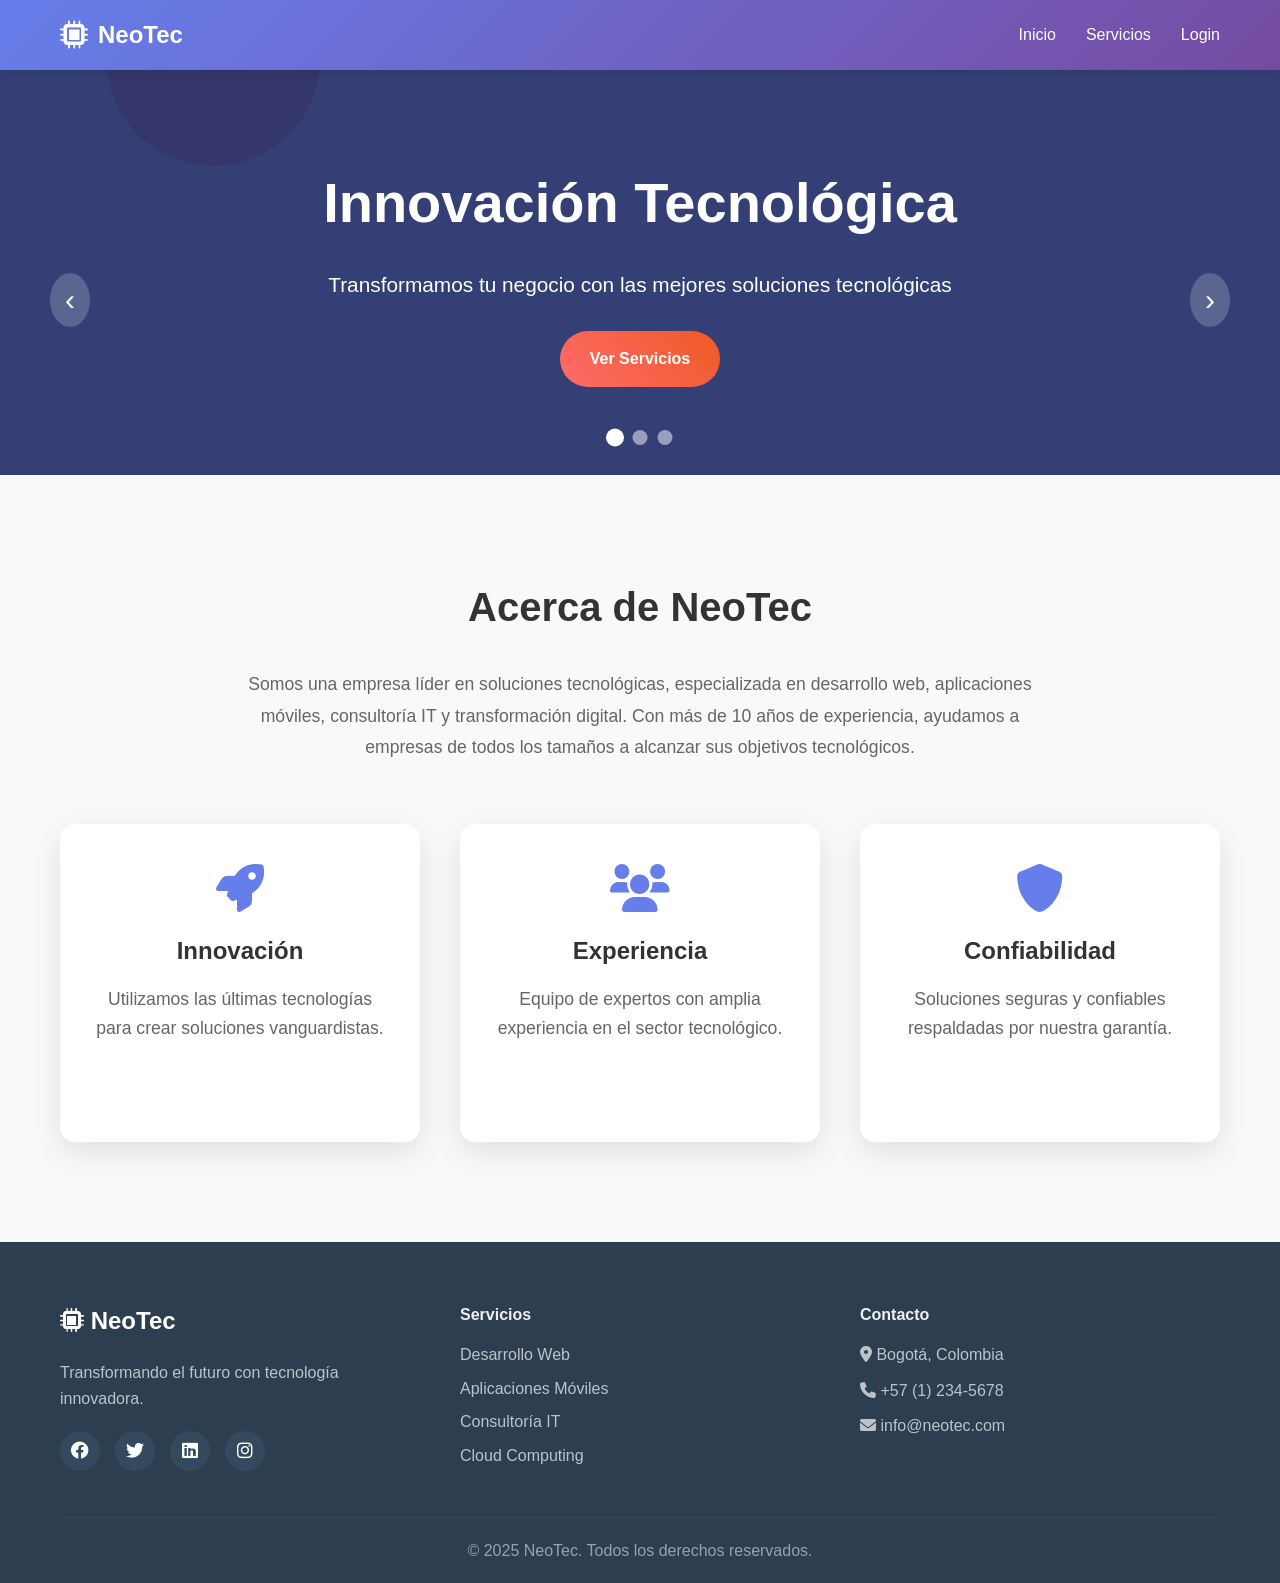
==== Vistas/index.html @ 1ef4c7d0 "Ajustes para publicación" ====
<!DOCTYPE html>
<html lang="es">
<head>
    <meta charset="UTF-8">
    <meta name="viewport" content="width=device-width, initial-scale=1.0">
    <title>NeoTec - Servicios Tecnológicos</title>
    <link rel="stylesheet" href="../styles/home.css">
    <link href="https://cdnjs.cloudflare.com/ajax/libs/font-awesome/6.0.0/css/all.min.css" rel="stylesheet">
</head>
<body>
    <!-- Navbar -->
    <nav class="navbar">
        <div class="nav-container">
            <div class="nav-logo">
                <i class="fas fa-microchip"></i>
                <span>NeoTec</span>
            </div>
            <ul class="nav-menu">
                <li><a href="index.html">Inicio</a></li>
                <li><a href="servicios.html">Servicios</a></li>
                <li><a href="login.html">Login</a></li>
                <li><a href="#" id="admin-link" style="display: none;">Admin</a></li>
            </ul>
            <div class="hamburger">
                <span></span>
                <span></span>
                <span></span>
            </div>
        </div>
    </nav>

    <!-- Slider -->
    <section class="slider">
        <div class="slide active">
            <div class="slide-content">
                <h1>Innovación Tecnológica</h1>
                <p>Transformamos tu negocio con las mejores soluciones tecnológicas</p>
                <a href="servicios.html" class="btn-primary">Ver Servicios</a>
            </div>
        </div>
        <div class="slide">
            <div class="slide-content">
                <h1>Desarrollo Web</h1>
                <p>Creamos experiencias digitales únicas y funcionales</p>
                <a href="servicios.html" class="btn-primary">Comenzar Proyecto</a>
            </div>
        </div>
        <div class="slide">
            <div class="slide-content">
                <h1>Consultoría IT</h1>
                <p>Optimizamos tu infraestructura tecnológica</p>
                <a href="servicios.html" class="btn-primary">Consultar</a>
            </div>
        </div>
        <div class="slider-nav">
            <button class="prev" onclick="changeSlide(+1)">‹</button>
            <button class="next" onclick="changeSlide(1)">›</button>
        </div>
        <div class="slider-indicators">
            <span class="indicator active" onclick="goToSlide(1)"></span>
            <span class="indicator" onclick="goToSlide(2)"></span>
            <span class="indicator" onclick="goToSlide(3)"></span>
        </div>
    </section>

    <!-- Descripción de la empresa -->
    <section class="about">
        <div class="container">
            <div class="about-content">
                <h2>Acerca de NeoTec</h2>
                <p>Somos una empresa líder en soluciones tecnológicas, especializada en desarrollo web, aplicaciones móviles, consultoría IT y transformación digital. Con más de 10 años de experiencia, ayudamos a empresas de todos los tamaños a alcanzar sus objetivos tecnológicos.</p>
                <div class="features">
                    <div class="feature">
                        <i class="fas fa-rocket"></i>
                        <h3>Innovación</h3>
                        <p>Utilizamos las últimas tecnologías para crear soluciones vanguardistas.</p>
                    </div>
                    <div class="feature">
                        <i class="fas fa-users"></i>
                        <h3>Experiencia</h3>
                        <p>Equipo de expertos con amplia experiencia en el sector tecnológico.</p>
                    </div>
                    <div class="feature">
                        <i class="fas fa-shield-alt"></i>
                        <h3>Confiabilidad</h3>
                        <p>Soluciones seguras y confiables respaldadas por nuestra garantía.</p>
                    </div>
                </div>
            </div>
        </div>
    </section>

    <!-- Footer -->
    <footer class="footer">
        <div class="container">
            <div class="footer-content">
                <div class="footer-section">
                    <h3><i class="fas fa-microchip"></i> NeoTec</h3>
                    <p>Transformando el futuro con tecnología innovadora.</p>
                    <div class="social-links">
                        <a href="#"><i class="fab fa-facebook"></i></a>
                        <a href="#"><i class="fab fa-twitter"></i></a>
                        <a href="#"><i class="fab fa-linkedin"></i></a>
                        <a href="#"><i class="fab fa-instagram"></i></a>
                    </div>
                </div>
                <div class="footer-section">
                    <h4>Servicios</h4>
                    <ul>
                        <li><a href="#">Desarrollo Web</a></li>
                        <li><a href="#">Aplicaciones Móviles</a></li>
                        <li><a href="#">Consultoría IT</a></li>
                        <li><a href="#">Cloud Computing</a></li>
                    </ul>
                </div>
                <div class="footer-section">
                    <h4>Contacto</h4>
                    <p><i class="fas fa-map-marker-alt"></i> Bogotá, Colombia</p>
                    <p><i class="fas fa-phone"></i> +57 (1) 234-5678</p>
                    <p><i class="fas fa-envelope"></i> info@neotec.com</p>
                </div>
            </div>
            <div class="footer-bottom">
                <p>&copy; 2025 NeoTec. Todos los derechos reservados.</p>
            </div>
        </div>
    </footer>

    <script src="../scripts/auth.js"></script>
    <script src="../scripts/home.js"></script>
</body>
</html>
---- styles/home.css ----
* {
    margin: 0;
    padding: 0;
    box-sizing: border-box;
}

body {
    font-family: 'Arial', sans-serif;
    line-height: 1.6;
    color: #333;
}

.container {
    max-width: 1200px;
    margin: 0 auto;
    padding: 0 20px;
}

/* Navbar */
.navbar {
    background: linear-gradient(135deg, #667eea 0%, #764ba2 100%);
    position: fixed;
    top: 0;
    width: 100%;
    z-index: 1000;
    box-shadow: 0 2px 10px rgba(0,0,0,0.1);
}

.nav-container {
    max-width: 1200px;
    margin: 0 auto;
    padding: 0 20px;
    display: flex;
    justify-content: space-between;
    align-items: center;
    height: 70px;
}

.nav-logo {
    display: flex;
    align-items: center;
    font-size: 24px;
    font-weight: bold;
    color: white;
}

.nav-logo i {
    margin-right: 10px;
    font-size: 28px;
}

.nav-menu {
    display: flex;
    list-style: none;
    gap: 30px;
}

.nav-menu a {
    color: white;
    text-decoration: none;
    font-weight: 500;
    transition: all 0.3s ease;
}

.nav-menu a:hover {
    color: #f0f0f0;
    transform: translateY(-2px);
}

.hamburger {
    display: none;
    flex-direction: column;
    cursor: pointer;
}

.hamburger span {
    width: 25px;
    height: 3px;
    background: white;
    margin: 3px 0;
    transition: 0.3s;
}

/* Slider */
.slider {
    position: relative;
    height: 45vh;
    overflow: hidden;
    margin-top: 70px;
}

.slide {
    position: absolute;
    top: 0;
    left: 0;
    width: 100%;
    height: 100%;
    opacity: 0;
    transition: opacity 1s ease-in-out;
    display: flex;
    align-items: center;
    justify-content: center;
    text-align: center;
    color: white;
}

.slide:nth-child(1) {
    background: linear-gradient(rgba(0,0,0,0.5), rgba(0,0,0,0.5)), url('data:image/svg+xml,<svg xmlns="http://www.w3.org/2000/svg" viewBox="0 0 1200 800"><rect fill="%23667eea" width="1200" height="800"/><circle fill="%23764ba2" cx="200" cy="200" r="100" opacity="0.3"/><circle fill="%23667eea" cx="800" cy="400" r="150" opacity="0.2"/></svg>');
    background-size: cover;
    background-position: center;
}

.slide:nth-child(2) {
    background: linear-gradient(rgba(0,0,0,0.5), rgba(0,0,0,0.5)), url('data:image/svg+xml,<svg xmlns="http://www.w3.org/2000/svg" viewBox="0 0 1200 800"><rect fill="%23f093fb" width="1200" height="800"/><rect fill="%23f5576c" x="100" y="100" width="200" height="200" opacity="0.3"/><rect fill="%23f093fb" x="700" y="300" width="300" height="300" opacity="0.2"/></svg>');
    background-size: cover;
    background-position: center;
}

.slide:nth-child(3) {
    background: linear-gradient(rgba(0,0,0,0.5), rgba(0,0,0,0.5)), url('data:image/svg+xml,<svg xmlns="http://www.w3.org/2000/svg" viewBox="0 0 1200 800"><rect fill="%234facfe" width="1200" height="800"/><polygon fill="%2300f2fe" points="200,100 400,300 200,500" opacity="0.3"/><polygon fill="%234facfe" points="800,200 1000,400 800,600" opacity="0.2"/></svg>');
    background-size: cover;
    background-position: center;
}

.slide.active {
    opacity: 1;
}

.slide-content h1 {
    font-size: 3.5rem;
    margin-bottom: 20px;
    animation: slideUp 1s ease-out;
}

.slide-content p {
    font-size: 1.3rem;
    margin-bottom: 30px;
    animation: slideUp 1s ease-out 0.3s both;
}

.btn-primary {
    display: inline-block;
    padding: 15px 30px;
    background: linear-gradient(45deg, #ff6b6b, #ee5a24);
    color: white;
    text-decoration: none;
    border-radius: 50px;
    font-weight: bold;
    transition: all 0.3s ease;
    animation: slideUp 1s ease-out 0.6s both;
}

.btn-primary:hover {
    transform: translateY(-3px);
    box-shadow: 0 10px 20px rgba(0,0,0,0.2);
}

.slider-nav {
    position: absolute;
    top: 50%;
    width: 100%;
    display: flex;
    justify-content: space-between;
    padding: 0 50px;
}

.slider-nav button {
    background: rgba(255,255,255,0.2);
    border: none;
    color: white;
    font-size: 30px;
    padding: 10px 15px;
    border-radius: 50%;
    cursor: pointer;
    transition: all 0.3s ease;
}

.slider-nav button:hover {
    background: rgba(255,255,255,0.3);
    transform: scale(1.1);
}

.slider-indicators {
    position: absolute;
    bottom: 30px;
    left: 50%;
    transform: translateX(-50%);
    display: flex;
    gap: 10px;
}

.indicator {
    width: 15px;
    height: 15px;
    border-radius: 50%;
    background: rgba(255,255,255,0.5);
    cursor: pointer;
    transition: all 0.3s ease;
}

.indicator.active {
    background: white;
    transform: scale(1.2);
}

/* About Section */
.about {
    padding: 100px 0;
    background: #f8f9fa;
}

.about-content {
    text-align: center;
}

.about-content h2 {
    font-size: 2.5rem;
    margin-bottom: 30px;
    color: #333;
}

.about-content p {
    font-size: 1.1rem;
    color: #666;
    max-width: 800px;
    margin: 0 auto 60px auto;
    line-height: 1.8;
}

.features {
    display: grid;
    grid-template-columns: repeat(auto-fit, minmax(300px, 1fr));
    gap: 40px;
    margin-top: 60px;
}

.feature {
    background: white;
    padding: 40px 30px;
    border-radius: 15px;
    box-shadow: 0 10px 30px rgba(0,0,0,0.1);
    transition: all 0.3s ease;
    text-align: center;
}

.feature:hover {
    transform: translateY(-10px);
    box-shadow: 0 20px 40px rgba(0,0,0,0.15);
}

.feature i {
    font-size: 3rem;
    color: #667eea;
    margin-bottom: 20px;
}

.feature h3 {
    font-size: 1.5rem;
    margin-bottom: 15px;
    color: #333;
}

.feature p {
    color: #666;
    line-height: 1.6;
}

/* Footer */
.footer {
    background: #2c3e50;
    color: white;
    padding: 60px 0 20px 0;
}

.footer-content {
    display: grid;
    grid-template-columns: repeat(auto-fit, minmax(250px, 1fr));
    gap: 40px;
    margin-bottom: 40px;
}

.footer-section h3 {
    margin-bottom: 20px;
    font-size: 1.5rem;
}

.footer-section h4 {
    margin-bottom: 15px;
    color: #ecf0f1;
}

.footer-section p {
    line-height: 1.6;
    color: #bdc3c7;
    margin-bottom: 10px;
}

.footer-section ul {
    list-style: none;
}

.footer-section ul li {
    margin-bottom: 8px;
}

.footer-section ul li a {
    color: #bdc3c7;
    text-decoration: none;
    transition: color 0.3s ease;
}

.footer-section ul li a:hover {
    color: #ecf0f1;
}

.social-links {
    display: flex;
    gap: 15px;
    margin-top: 20px;
}

.social-links a {
    display: inline-block;
    width: 40px;
    height: 40px;
    background: #34495e;
    border-radius: 50%;
    text-align: center;
    line-height: 40px;
    color: white;
    font-size: 18px;
    transition: all 0.3s ease;
}

.social-links a:hover {
    background: #667eea;
    transform: translateY(-3px);
}

.footer-bottom {
    text-align: center;
    padding-top: 20px;
    border-top: 1px solid #34495e;
    color: #95a5a6;
}

/* Animations */
@keyframes slideUp {
    from {
        opacity: 0;
        transform: translateY(50px);
    }
    to {
        opacity: 1;
        transform: translateY(0);
    }
}

/* Responsive */
@media (max-width: 768px) {
    .hamburger {
        display: flex;
    }
    
    .nav-menu {
        position: fixed;
        left: -100%;
        top: 70px;
        flex-direction: column;
        background-color: #667eea;
        width: 100%;
        text-align: center;
        transition: 0.3s;
        padding: 30px 0;
    }
    
    .nav-menu.active {
        left: 0;
    }
    
    .slide-content h1 {
        font-size: 2.5rem;
    }
    
    .slide-content p {
        font-size: 1.1rem;
    }
    
    .slider-nav {
        padding: 0 20px;
    }
}
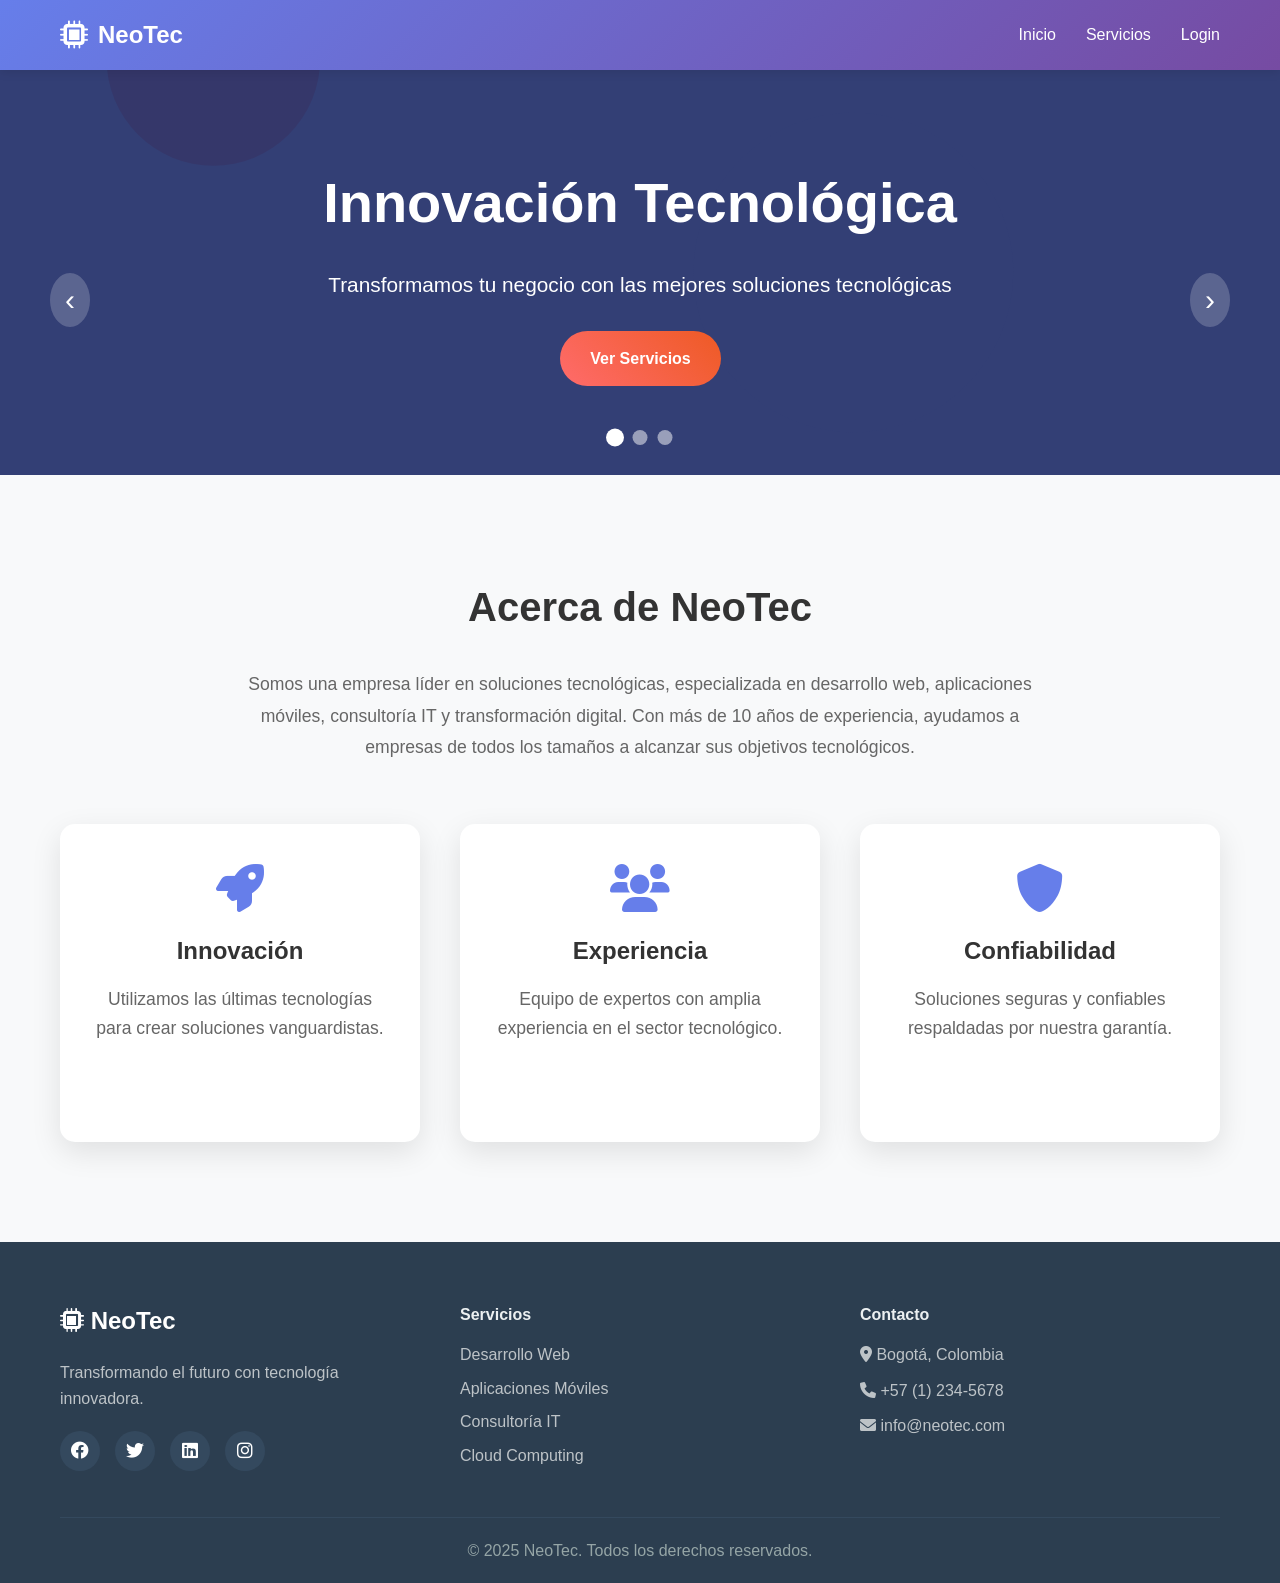
==== commit 99e2f03b: "Cambios finales" ====
--- a/Vistas/index.html
+++ b/Vistas/index.html
@@ -129,4 +129,4 @@
     <script src="../scripts/auth.js"></script>
     <script src="../scripts/home.js"></script>
 </body>
-</html>+</html>
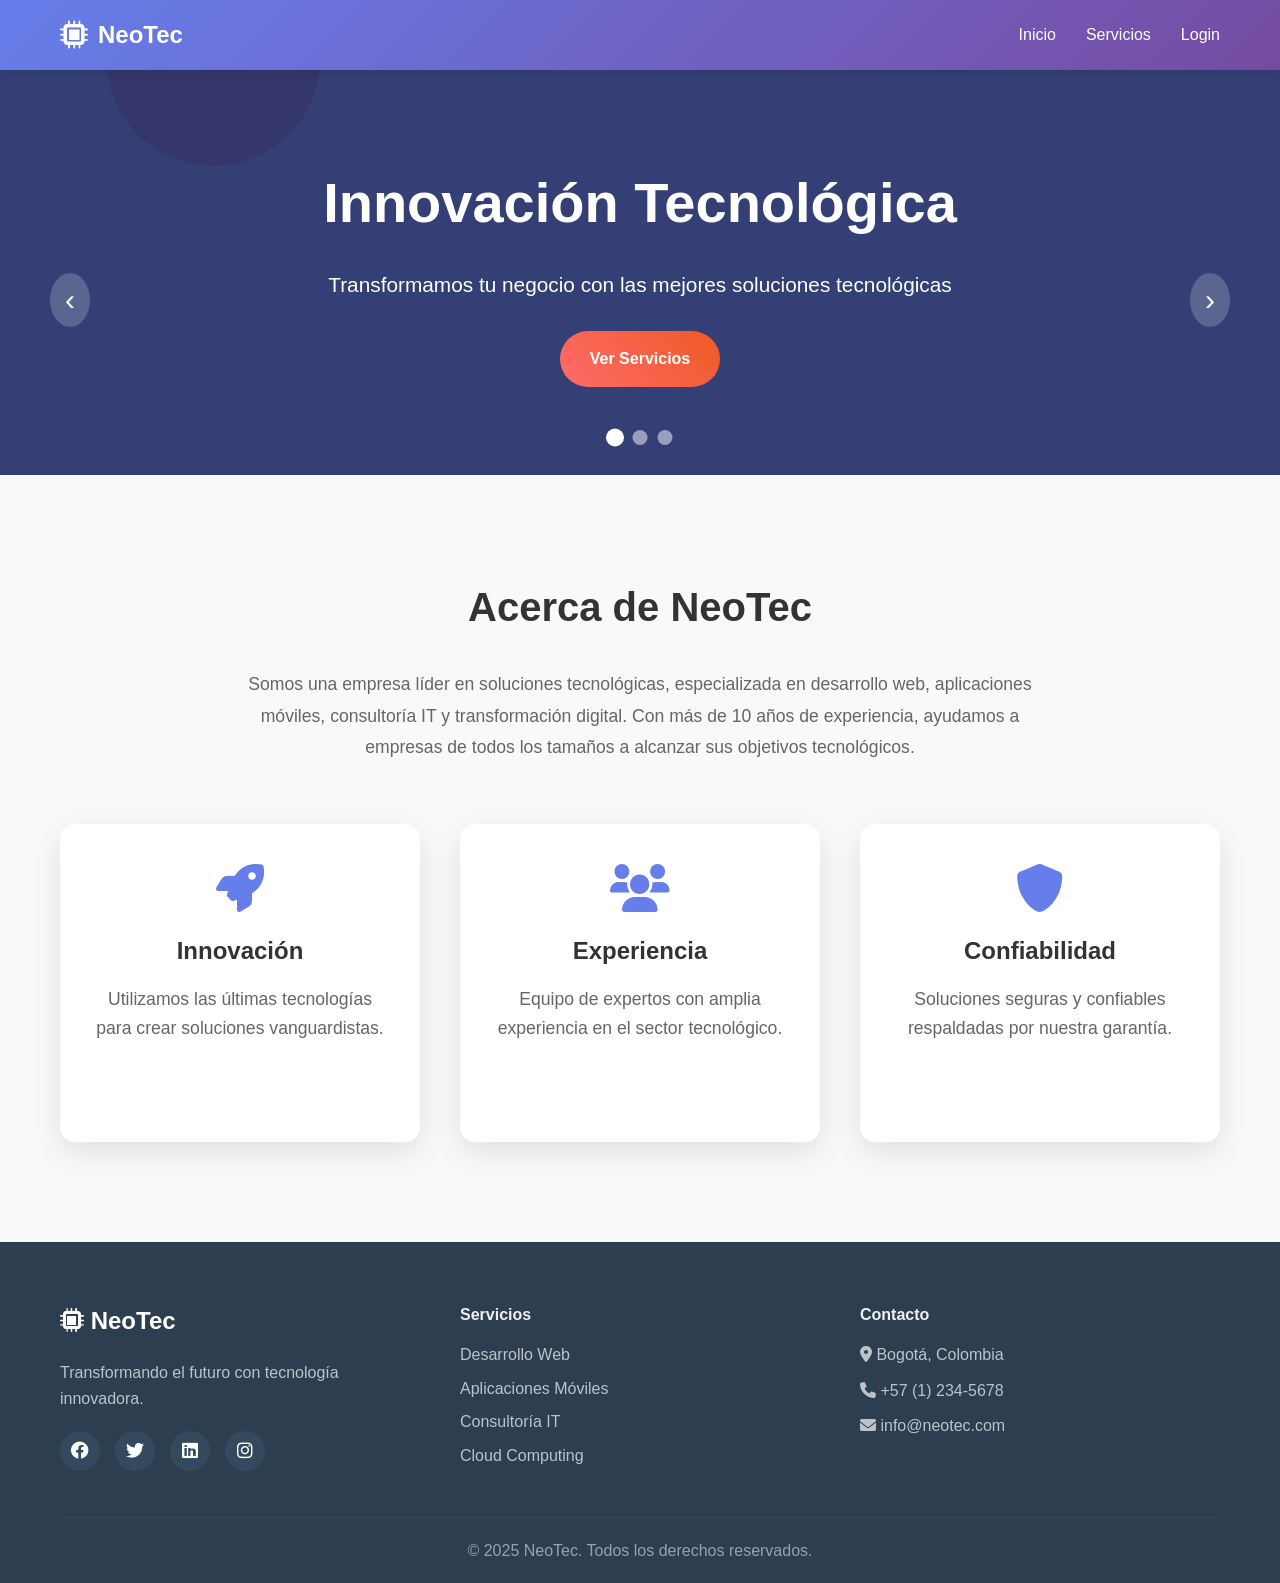
==== commit 365a0f90: "Cambios para publicación" ====
--- a/Vistas/index.html
+++ b/Vistas/index.html
@@ -4,7 +4,7 @@
     <meta charset="UTF-8">
     <meta name="viewport" content="width=device-width, initial-scale=1.0">
     <title>NeoTec - Servicios Tecnológicos</title>
-    <link rel="stylesheet" href="../styles/home.css">
+    <link rel="stylesheet" href="styles/home.css">
     <link href="https://cdnjs.cloudflare.com/ajax/libs/font-awesome/6.0.0/css/all.min.css" rel="stylesheet">
 </head>
 <body>
@@ -126,7 +126,7 @@
         </div>
     </footer>
 
-    <script src="../scripts/auth.js"></script>
-    <script src="../scripts/home.js"></script>
+    <script src="scripts/auth.js"></script>
+    <script src="scripts/home.js"></script>
 </body>
 </html>
--- a/Vistas/styles/home.css
+++ b/Vistas/styles/home.css
@@ -0,0 +1,392 @@
+* {
+    margin: 0;
+    padding: 0;
+    box-sizing: border-box;
+}
+
+body {
+    font-family: 'Arial', sans-serif;
+    line-height: 1.6;
+    color: #333;
+}
+
+.container {
+    max-width: 1200px;
+    margin: 0 auto;
+    padding: 0 20px;
+}
+
+/* Navbar */
+.navbar {
+    background: linear-gradient(135deg, #667eea 0%, #764ba2 100%);
+    position: fixed;
+    top: 0;
+    width: 100%;
+    z-index: 1000;
+    box-shadow: 0 2px 10px rgba(0,0,0,0.1);
+}
+
+.nav-container {
+    max-width: 1200px;
+    margin: 0 auto;
+    padding: 0 20px;
+    display: flex;
+    justify-content: space-between;
+    align-items: center;
+    height: 70px;
+}
+
+.nav-logo {
+    display: flex;
+    align-items: center;
+    font-size: 24px;
+    font-weight: bold;
+    color: white;
+}
+
+.nav-logo i {
+    margin-right: 10px;
+    font-size: 28px;
+}
+
+.nav-menu {
+    display: flex;
+    list-style: none;
+    gap: 30px;
+}
+
+.nav-menu a {
+    color: white;
+    text-decoration: none;
+    font-weight: 500;
+    transition: all 0.3s ease;
+}
+
+.nav-menu a:hover {
+    color: #f0f0f0;
+    transform: translateY(-2px);
+}
+
+.hamburger {
+    display: none;
+    flex-direction: column;
+    cursor: pointer;
+}
+
+.hamburger span {
+    width: 25px;
+    height: 3px;
+    background: white;
+    margin: 3px 0;
+    transition: 0.3s;
+}
+
+/* Slider */
+.slider {
+    position: relative;
+    height: 45vh;
+    overflow: hidden;
+    margin-top: 70px;
+}
+
+.slide {
+    position: absolute;
+    top: 0;
+    left: 0;
+    width: 100%;
+    height: 100%;
+    opacity: 0;
+    transition: opacity 1s ease-in-out;
+    display: flex;
+    align-items: center;
+    justify-content: center;
+    text-align: center;
+    color: white;
+}
+
+.slide:nth-child(1) {
+    background: linear-gradient(rgba(0,0,0,0.5), rgba(0,0,0,0.5)), url('data:image/svg+xml,<svg xmlns="http://www.w3.org/2000/svg" viewBox="0 0 1200 800"><rect fill="%23667eea" width="1200" height="800"/><circle fill="%23764ba2" cx="200" cy="200" r="100" opacity="0.3"/><circle fill="%23667eea" cx="800" cy="400" r="150" opacity="0.2"/></svg>');
+    background-size: cover;
+    background-position: center;
+}
+
+.slide:nth-child(2) {
+    background: linear-gradient(rgba(0,0,0,0.5), rgba(0,0,0,0.5)), url('data:image/svg+xml,<svg xmlns="http://www.w3.org/2000/svg" viewBox="0 0 1200 800"><rect fill="%23f093fb" width="1200" height="800"/><rect fill="%23f5576c" x="100" y="100" width="200" height="200" opacity="0.3"/><rect fill="%23f093fb" x="700" y="300" width="300" height="300" opacity="0.2"/></svg>');
+    background-size: cover;
+    background-position: center;
+}
+
+.slide:nth-child(3) {
+    background: linear-gradient(rgba(0,0,0,0.5), rgba(0,0,0,0.5)), url('data:image/svg+xml,<svg xmlns="http://www.w3.org/2000/svg" viewBox="0 0 1200 800"><rect fill="%234facfe" width="1200" height="800"/><polygon fill="%2300f2fe" points="200,100 400,300 200,500" opacity="0.3"/><polygon fill="%234facfe" points="800,200 1000,400 800,600" opacity="0.2"/></svg>');
+    background-size: cover;
+    background-position: center;
+}
+
+.slide.active {
+    opacity: 1;
+}
+
+.slide-content h1 {
+    font-size: 3.5rem;
+    margin-bottom: 20px;
+    animation: slideUp 1s ease-out;
+}
+
+.slide-content p {
+    font-size: 1.3rem;
+    margin-bottom: 30px;
+    animation: slideUp 1s ease-out 0.3s both;
+}
+
+.btn-primary {
+    display: inline-block;
+    padding: 15px 30px;
+    background: linear-gradient(45deg, #ff6b6b, #ee5a24);
+    color: white;
+    text-decoration: none;
+    border-radius: 50px;
+    font-weight: bold;
+    transition: all 0.3s ease;
+    animation: slideUp 1s ease-out 0.6s both;
+}
+
+.btn-primary:hover {
+    transform: translateY(-3px);
+    box-shadow: 0 10px 20px rgba(0,0,0,0.2);
+}
+
+.slider-nav {
+    position: absolute;
+    top: 50%;
+    width: 100%;
+    display: flex;
+    justify-content: space-between;
+    padding: 0 50px;
+}
+
+.slider-nav button {
+    background: rgba(255,255,255,0.2);
+    border: none;
+    color: white;
+    font-size: 30px;
+    padding: 10px 15px;
+    border-radius: 50%;
+    cursor: pointer;
+    transition: all 0.3s ease;
+}
+
+.slider-nav button:hover {
+    background: rgba(255,255,255,0.3);
+    transform: scale(1.1);
+}
+
+.slider-indicators {
+    position: absolute;
+    bottom: 30px;
+    left: 50%;
+    transform: translateX(-50%);
+    display: flex;
+    gap: 10px;
+}
+
+.indicator {
+    width: 15px;
+    height: 15px;
+    border-radius: 50%;
+    background: rgba(255,255,255,0.5);
+    cursor: pointer;
+    transition: all 0.3s ease;
+}
+
+.indicator.active {
+    background: white;
+    transform: scale(1.2);
+}
+
+/* About Section */
+.about {
+    padding: 100px 0;
+    background: #f8f9fa;
+}
+
+.about-content {
+    text-align: center;
+}
+
+.about-content h2 {
+    font-size: 2.5rem;
+    margin-bottom: 30px;
+    color: #333;
+}
+
+.about-content p {
+    font-size: 1.1rem;
+    color: #666;
+    max-width: 800px;
+    margin: 0 auto 60px auto;
+    line-height: 1.8;
+}
+
+.features {
+    display: grid;
+    grid-template-columns: repeat(auto-fit, minmax(300px, 1fr));
+    gap: 40px;
+    margin-top: 60px;
+}
+
+.feature {
+    background: white;
+    padding: 40px 30px;
+    border-radius: 15px;
+    box-shadow: 0 10px 30px rgba(0,0,0,0.1);
+    transition: all 0.3s ease;
+    text-align: center;
+}
+
+.feature:hover {
+    transform: translateY(-10px);
+    box-shadow: 0 20px 40px rgba(0,0,0,0.15);
+}
+
+.feature i {
+    font-size: 3rem;
+    color: #667eea;
+    margin-bottom: 20px;
+}
+
+.feature h3 {
+    font-size: 1.5rem;
+    margin-bottom: 15px;
+    color: #333;
+}
+
+.feature p {
+    color: #666;
+    line-height: 1.6;
+}
+
+/* Footer */
+.footer {
+    background: #2c3e50;
+    color: white;
+    padding: 60px 0 20px 0;
+}
+
+.footer-content {
+    display: grid;
+    grid-template-columns: repeat(auto-fit, minmax(250px, 1fr));
+    gap: 40px;
+    margin-bottom: 40px;
+}
+
+.footer-section h3 {
+    margin-bottom: 20px;
+    font-size: 1.5rem;
+}
+
+.footer-section h4 {
+    margin-bottom: 15px;
+    color: #ecf0f1;
+}
+
+.footer-section p {
+    line-height: 1.6;
+    color: #bdc3c7;
+    margin-bottom: 10px;
+}
+
+.footer-section ul {
+    list-style: none;
+}
+
+.footer-section ul li {
+    margin-bottom: 8px;
+}
+
+.footer-section ul li a {
+    color: #bdc3c7;
+    text-decoration: none;
+    transition: color 0.3s ease;
+}
+
+.footer-section ul li a:hover {
+    color: #ecf0f1;
+}
+
+.social-links {
+    display: flex;
+    gap: 15px;
+    margin-top: 20px;
+}
+
+.social-links a {
+    display: inline-block;
+    width: 40px;
+    height: 40px;
+    background: #34495e;
+    border-radius: 50%;
+    text-align: center;
+    line-height: 40px;
+    color: white;
+    font-size: 18px;
+    transition: all 0.3s ease;
+}
+
+.social-links a:hover {
+    background: #667eea;
+    transform: translateY(-3px);
+}
+
+.footer-bottom {
+    text-align: center;
+    padding-top: 20px;
+    border-top: 1px solid #34495e;
+    color: #95a5a6;
+}
+
+/* Animations */
+@keyframes slideUp {
+    from {
+        opacity: 0;
+        transform: translateY(50px);
+    }
+    to {
+        opacity: 1;
+        transform: translateY(0);
+    }
+}
+
+/* Responsive */
+@media (max-width: 768px) {
+    .hamburger {
+        display: flex;
+    }
+    
+    .nav-menu {
+        position: fixed;
+        left: -100%;
+        top: 70px;
+        flex-direction: column;
+        background-color: #667eea;
+        width: 100%;
+        text-align: center;
+        transition: 0.3s;
+        padding: 30px 0;
+    }
+    
+    .nav-menu.active {
+        left: 0;
+    }
+    
+    .slide-content h1 {
+        font-size: 2.5rem;
+    }
+    
+    .slide-content p {
+        font-size: 1.1rem;
+    }
+    
+    .slider-nav {
+        padding: 0 20px;
+    }
+}
